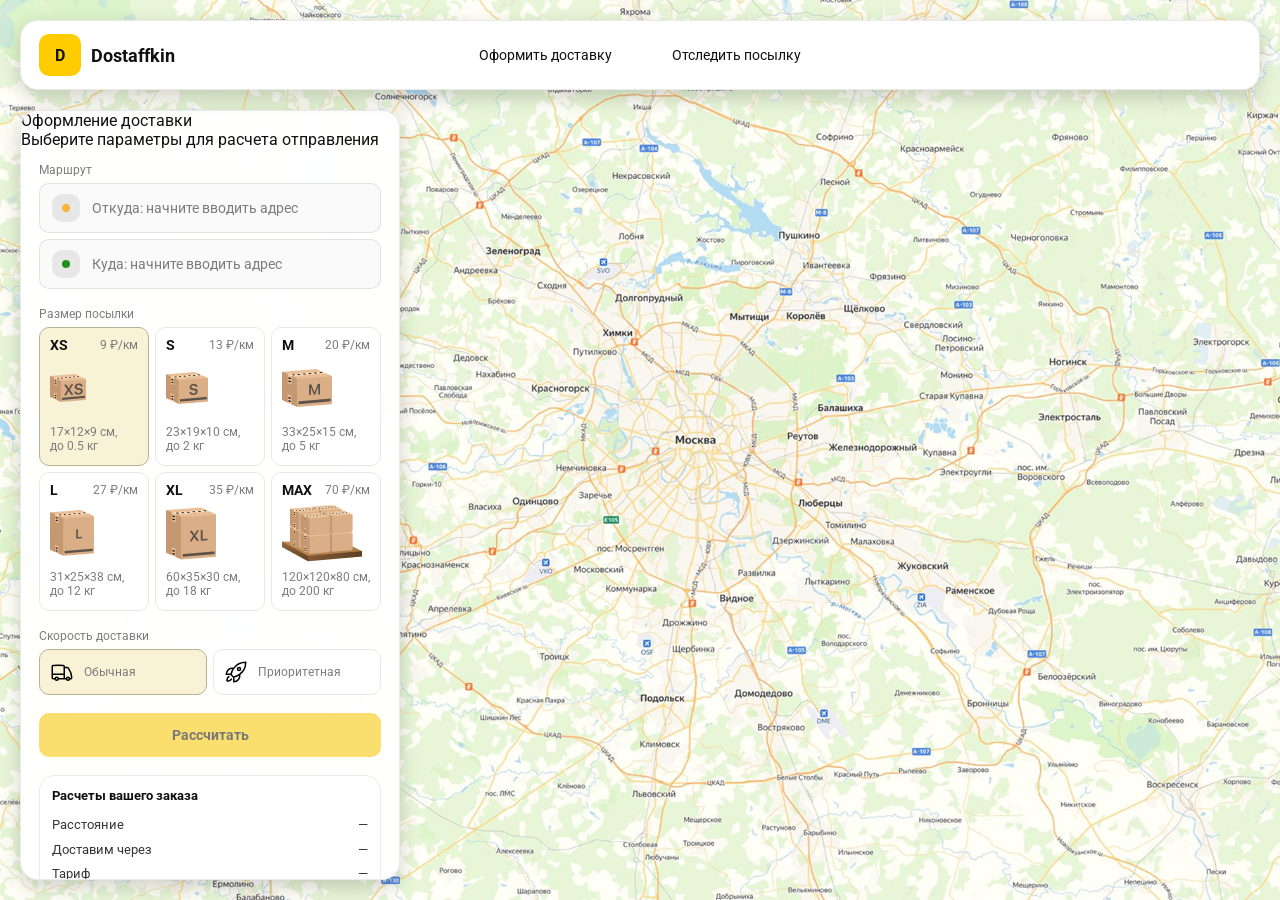
==== order.html @ a162f023 "Add files via upload" ====
<!doctype html>
<html lang="ru">
<head>
    <meta charset="utf-8"/>
    <meta name="viewport" content="width=device-width,initial-scale=1,maximum-scale=1,user-scalable=0"/>
    <title>Оформление доставки</title>

    <link rel="stylesheet" href="Styles/base.css"/>
    <link rel="stylesheet" href="Styles/base_adaptive.css"/>

    <link rel="stylesheet" href="Styles/order.css"/>
    <link rel="stylesheet" href="Styles/order_adaptive.css"/>
</head>
<body>
<div id="map"></div>
<header class="header">
            <a class="header-brand" href="#">
                <div class="header-logo">D</div>
                <div class="header-title">Dostaffkin</div>
            </a>
            <nav class="header-menu">
                <a class="header-link" href="#">Оформить <span>доставку</span></a>
                <a class="header-link" href="./track.html">Отследить <span>посылку</span></a>
            </nav>
        </header>
<aside class="main" id="sidebar">
<div class="main-header">
    <div class="main-title">Оформление доставки</div>
    <div class="main-text">Выберите параметры для расчета отправления</div>
</div>
<div class="main-content">
<div class="main-route">
    <div class="main-block-title">Маршрут</div>
    <div class="main-fields">
        <div class="main-field" id="fromField">
            <div class="main-pin"></div>
            <input id="from" placeholder="Откуда: начните вводить адрес" autocomplete="off"/>
            <div class="main-ac" id="fromAc" role="listbox" aria-label="Подсказки адресов"></div>
        </div>

        <div class="main-field" id="toField">
            <div class="main-pin"></div>
            <input id="to" placeholder="Куда: начните вводить адрес" autocomplete="off"/>
            <div class="main-ac" id="toAc" role="listbox" aria-label="Подсказки адресов"></div>
        </div>
    </div>
</div>
<div class="main-package">
    <div class="main-block-title">Размер посылки</div>

    <div class="main-sizes">
        <div class="main-size-card is-active" data-value="xs">
            <div class="main-size-top">
                <div class="main-size-label">XS</div>
                <div class="main-size-rate">9 ₽/км</div>
            </div>
            <div class="main-size-media">
                <img src="images/sizes/xs.png" alt="Короб XS"/>
            </div>
            <div class="main-size-description">17×12×9 см,<br>до 0.5 кг</div>
        </div>

        <div class="main-size-card" data-value="s">
            <div class="main-size-top">
                <div class="main-size-label">S</div>
                <div class="main-size-rate">13 ₽/км</div>
            </div>
            <div class="main-size-media">
                <img src="images/sizes/s.png" alt="Короб S"/>
            </div>
            <div class="main-size-description">23×19×10 см,<br>до 2 кг</div>
        </div>

        <div class="main-size-card" data-value="m">
            <div class="main-size-top">
                <div class="main-size-label">M</div>
                <div class="main-size-rate">20 ₽/км</div>
            </div>
            <div class="main-size-media">
                <img src="images/sizes/m.png" alt="Короб M"/>
            </div>
            <div class="main-size-description">33×25×15 см,<br>до 5 кг</div>
        </div>

        <div class="main-size-card" data-value="l">
            <div class="main-size-top">
                <div class="main-size-label">L</div>
                <div class="main-size-rate">27 ₽/км</div>
            </div>
            <div class="main-size-media">
                <img src="images/sizes/l.png" alt="Короб L"/>
            </div>
            <div class="main-size-description">31×25×38 см,<br>до 12 кг</div>
        </div>

        <div class="main-size-card" data-value="xl">
            <div class="main-size-top">
                <div class="main-size-label">XL</div>
                <div class="main-size-rate">35 ₽/км</div>
            </div>
            <div class="main-size-media">
                <img src="images/sizes/xl.png" alt="Короб XL"/>
            </div>
            <div class="main-size-description">60×35×30 см,<br>до 18 кг</div>
        </div>

        <div class="main-size-card" data-value="max">
            <div class="main-size-top">
                <div class="main-size-label">MAX</div>
                <div class="main-size-rate">70 ₽/км</div>
            </div>
            <div class="main-size-media main-size-media-palleta">
                <img src="images/sizes/max.png" alt="Паллета"/>
            </div>
            <div class="main-size-description">120×120×80 см,<br>до 200 кг</div>
        </div>
    </div>
</div>

<div class="main-speed">
    <div class="main-block-title">Скорость доставки</div>

    <div class="main-speeds">
        <div class="main-speed-card is-active" data-value="regular">
            <img class="main-speed-media" src="images/icons/regular.svg" alt="Regular"/>
            <div class="main-speed-description">Обычная</div>
        </div>
        <div class="main-speed-card" data-value="fast">
            <img class="main-speed-media" src="images/icons/fast.svg" alt="Fast"/>
            <div class="main-speed-description">Приоритетная</div>
        </div>

    </div>
</div>

<div class="main-calculate-block">
    <button id="calc" class="button calculate-button" type="button" disabled>Рассчитать</button>
</div>

<div class="main-result" id="result">
    <div class="main-result-title">Расчеты вашего заказа</div>
    <div class="main-result-lines">
        <div class="main-result-line"><span>Расстояние</span><span id="distanceValue">—</span></div>
        <div class="main-result-line"><span>Доставим через</span><span id="durationValue">—</span></div>
        <div class="main-result-line"><span>Тариф</span><span id="rateValue">—</span></div>
    </div>
    <div class="main-price">
        <div class="main-price-label">Итого</div>
        <div class="main-price-value" id="totalValue">—</div>
    </div>
</div>

<div class="main-order-box">
    <div class="main-order-form" id="orderForm">
        <div class="main-order-title">Оформление доставки</div>
        <div class="main-block-info-row">
            <div class="main-block-title">Контакты</div>
            <div class="order-fields">
                <div class="main-field">
                    <input id="customerName" placeholder="Ваше имя" autocomplete="off"/>
                </div>
                <div class="main-field">
                    <input id="customerPhone" placeholder="Ваш телефон" autocomplete="off" inputmode="tel"/>
                </div>
            </div>
        </div>
        <div class="main-block-info-row extra-info">
            <div class="main-block-title">Дополнительная информация</div>
            <div class="main-field textarea">
                <textarea id="comment" placeholder="Детали доставки и комментарии"></textarea>
            </div>
        </div>
        <button id="submit" class="button main-submit-request" type="button" disabled>Отправить
            заявку
        </button>
    </div>

    <div class="main-order-success" id="orderSuccess">
        <div class="main-success-icon">✓</div>
        <div class="main-success-title">Заявка отправлена!</div>
        <div class="main-success-title">Номер отправления – <span id="orderId"></span></div>
        <div class="main-success-subtitle">Мы скоро свяжемся с вами</div>
    </div>
</div>

</div>

</aside>


</body>
</html>
---- Styles/base.css ----
*, *::before, *::after {
    box-sizing: border-box;
}

@font-face {
    font-family: "Roboto";
    src: url("../fonts/Roboto-Regular.ttf");
    font-weight: normal;
}

@font-face {
    font-family: "Roboto";
    src: url("../fonts/Roboto-Bold.ttf");
    font-weight: bold;
}

@font-face {
    font-family: "Roboto";
    src: url("../fonts/Roboto-Medium.ttf");
    font-weight: 500;
}

html, body {
    margin: 0;
    color: #111111;
    font-family: "Roboto", sans-serif;
}

body {
    background: #FDFDFD;
}

.header {
    border-radius: 18px;
    box-shadow: 0 7px 20px 0 #0000002E;
    backdrop-filter: blur(10px);
    background: #ffffff;
    left: 20px;
    border: 1px solid rgba(0, 0, 0, 0.08);
    position: fixed;
    right: 20px;
    top: 20px;
    padding: 14px 18px;
    height: 70px;
    display: flex;
    align-items: center;
    z-index: 6;
}

.header-brand {
    display: flex;
    align-items: center;
    text-decoration: none;
    gap: 10px;
}

.header-logo {
    width: 42px;
    height: 42px;
    border-radius: 10px;
    background: #FFCC00;
    display: grid;
    place-items: center;
    font-weight: bold;
    color: #111;
}

.header-title {
    font-size: 18px;
    font-weight: bold;
    color: #111111;
    text-decoration: none;
}

.header-menu {
    display: flex;
    align-items: center;
    gap: 60px;
    margin: 0;
    position: absolute;
    left: 50%;
    transform: translateX(-50%);
}

.header-link {
    font-size: 14px;
    color: #111111;
    text-decoration: none;
}

.button {
    border: 0;
    outline: none;
    height: 44px;
    border-radius: 10px;
    font-size: 14px;
    font-weight: bold;
    cursor: pointer;
    font-family: inherit;
    transition: transform .08s ease, opacity .12s ease;
    background: #ffcc00;
    color: #111111;
    text-align: center;
    text-decoration: none;
}

.button:hover {
    background-color: #E5BC19;
}

.button:disabled {
    cursor: not-allowed;
    background-color: #FADE6E;
    color: #787878;
    transform: none;
}

.button.button-white {
    background: #ffffff;
    border: 1px solid #111111;
}

.button.button-white:hover {
    background: rgb(241 241 241);
}

.main-field {
    display: flex;
    align-items: center;
    margin-top: 6px;
    gap: 10px;
    border: 1px solid #1111111A;
    background: #FAFAFA;
    border-radius: 10px;
    padding: 10px 12px;
    position: relative;
    box-sizing: border-box;
    height: 50px;
}

.main-field.textarea {
    height: auto;
}

.main-pin {
    width: 28px;
    height: 28px;
    border-radius: 10px;
    background: rgba(17, 17, 17, 0.08);
    display: grid;
    place-items: center;
    flex: 0 0 auto;
    position: relative;
}

.main-pin::before {
    content: "";
    width: 8px;
    height: 8px;
    border-radius: 999px;
    background: orange;
    opacity: .75;
    display: block;
}

.main-field:last-child .main-pin::before {
    background: green;
    opacity: .85;
}

input, textarea {
    width: 100%;
    border: 0;
    outline: none;
    background: transparent;
    font-size: 14px;
    color: #111111;
    font-family: inherit;
}

textarea {
    resize: vertical;
    min-height: 72px;
    padding: 2px 0;
}

input::placeholder, textarea::placeholder {
    color: #7C7C7C;
}

.main-field:focus-within {
    border-color: rgba(0, 0, 0, 0.20);
    box-shadow: 0 0 0 4px rgba(255, 204, 0, 0.35);
    background: rgba(255, 255, 255, 0.75);
}
---- Styles/base_adaptive.css ----
@media (max-width: 767px) {
    .header {
        left: 10px;
        right: 10px;
        top: 10px;
    }

    .header-link span {
        display: none;
    }

    .header-menu {
        gap: 20px;
        justify-content: flex-start;
        margin: 0 0 0 30px;
        position: static;
        transform: none;
    }
}

@media (max-width: 420px) {
    .header-title {
        display: none;
    }
}

@media (max-width: 374px) {
    .header-menu {
        gap: 10px;
        margin: 0 0 0 10px;
    }
}
---- Styles/order.css ----
#map {
    background-image: url("../images/order-bg.png");
    background-size: cover;
    position: fixed;
    inset: 0;
}

.main {
    border-radius: 18px;
    box-shadow: 0 7px 20px 0 #0000002E;
    backdrop-filter: blur(10px);
    background: rgba(255, 255, 255, 0.96);
    left: 20px;
    border: 1px solid rgba(0, 0, 0, 0.08);
    position: fixed;
    top: 110px;
    bottom: 20px;
    width: 380px;
    display: flex;
    flex-direction: column;
    overflow: hidden;
    z-index: 5;
}

.main-content {
    padding: 14px 18px 18px 18px;
    overflow: auto;
    scrollbar-width: none;
    display: flex;
    flex-direction: column;
    gap: 18px;
    flex: 1;
}

.main-block-title {
    font-size: 12px;
    color: #7C7C7C;
}

.main-route .main-block-title,
.main-package .main-block-title {
    margin-bottom: 6px;
}

.main-sizes {
    display: grid;
    gap: 6px;
    grid-template-columns: repeat(3, 1fr);
}

.main-size-card {
    border: 1px solid #E8E8E7;
    background: #FFFFFF;
    border-radius: 10px;
    padding: 10px;
    cursor: pointer;
    user-select: none;
    transition: transform .08s ease, border-color .12s ease, background .12s ease;
    min-height: 139px;
}

.main-size-card:hover {
    transform: translateY(-1px);
}

.main-size-card.is-active {
    background-color: #F8F2D6;
    border-color: #B7B196;
}

.main-size-top {
    display: flex;
    align-items: center;
    justify-content: space-between;
}

.main-size-label {
    font-weight: bold;
    font-size: 14px;
    color: #111111;
    line-height: 100%;
}

.main-size-rate {
    font-size: 12px;
    color: #7C7C7C;
    line-height: 100%;
}

.main-size-media {
    margin-top: 8px;
    height: 57px;
}

.main-size-description {
    margin-top: 8px;
    font-size: 12px;
    color: #7C7C7C;
    line-height: 1.2;
}

.calculate-button {
    width: 100%;
}

.main-result {
    border: 1px solid rgba(0, 0, 0, 0.08);
    background: rgba(255, 255, 255, 0.75);
    border-radius: 16px;
    padding: 12px;
    line-height: 1.25;
}

.main-result-title {
    font-weight: bold;
    font-size: 13px;
    color: #111111;
    margin-bottom: 13px;
}

.main-result-lines {
    gap: 8px;
    display: flex;
    flex-direction: column;
}

.main-result-line {
    font-size: 13px;
    color: rgba(17, 17, 17, 0.85);
    display: flex;
    justify-content: space-between;
}

.main-price {
    margin-top: 18px;
    padding-top: 10px;
    border-top: 1px dashed rgba(0, 0, 0, 0.12);
    display: flex;
    align-items: baseline;
    justify-content: space-between;
}

.main-price-label {
    font-size: 12px;
    color: rgba(17, 17, 17, 0.55);
}

.main-price-value {
    font-size: 20px;
    font-weight: bold;
    color: #111111;
    letter-spacing: -0.3px;
}

.main-order-box {
    background: #ffffff;
    border: 1px solid #E8E8E7;
    border-radius: 10px;
    padding: 12px;
}

.main-order-title {
    margin-bottom: 8px;
    font-weight: bold;
    font-size: 14px;
    color: #111111;
}

.main-block-info {
    display: flex;
    flex-direction: column;
    gap: 6px;
}

.order-fields {
    display: grid;
    grid-template-columns: 1fr 1fr;
    column-gap: 10px;
    margin-top: 6px;
}

.main-block-info-row.extra-info {
    display: block;
    margin-top: 13px;
}

.main-submit-request {
    width: 100%;
    margin-top: 6px;
}

.main-order-success {
    display: none;
    text-align: center;
    padding: 22px 12px;
    gap: 12px;
}

.main-order-success.is-visible {
    display: flex;
    flex-direction: column;
    align-items: center;
}

.main-success-icon {
    width: 56px;
    height: 56px;
    border-radius: 50%;
    background: #16a34a;
    color: #ffffff;
    display: grid;
    place-items: center;
    font-size: 30px;
}

.main-success-title {
    font-size: 14px;
    font-weight: bold;
    color: #111111;
}

.main-success-subtitle {
    font-size: 12px;
    color: rgba(17, 17, 17, 0.55);
    line-height: 1.3;
}

.main-speed .main-block-title {
    margin-bottom: 6px;
}

.main-speeds {
    display: grid;
    gap: 6px;
    grid-template-columns: repeat(2, 1fr);
}

.main-speed-card {
    border: 1px solid #E8E8E7;
    background: #FFFFFF;
    border-radius: 10px;
    padding: 10px;
    cursor: pointer;
    user-select: none;
    transition: transform .08s ease, border-color .12s ease, background .12s ease;
    display: flex;
    align-items: center;
    gap: 10px;
}

.main-speed-card:hover {
    transform: translateY(-1px);
}

.main-speed-card.is-active {
    background-color: #F8F2D6;
    border-color: #B7B196;
}

.main-speed-description {
    font-size: 12px;
    color: #7C7C7C;
    line-height: 1.2;
}
---- Styles/order_adaptive.css ----
@media (max-width: 767px) {
    .main {
        left: 10px;
        right: 10px;
        top: 50%;
        bottom: 12px;
        width: auto;
        max-width: none;
    }
}

@media (max-width: 420px) {
    .main-sizes {
        grid-template-columns: repeat(2, 1fr);
    }
}
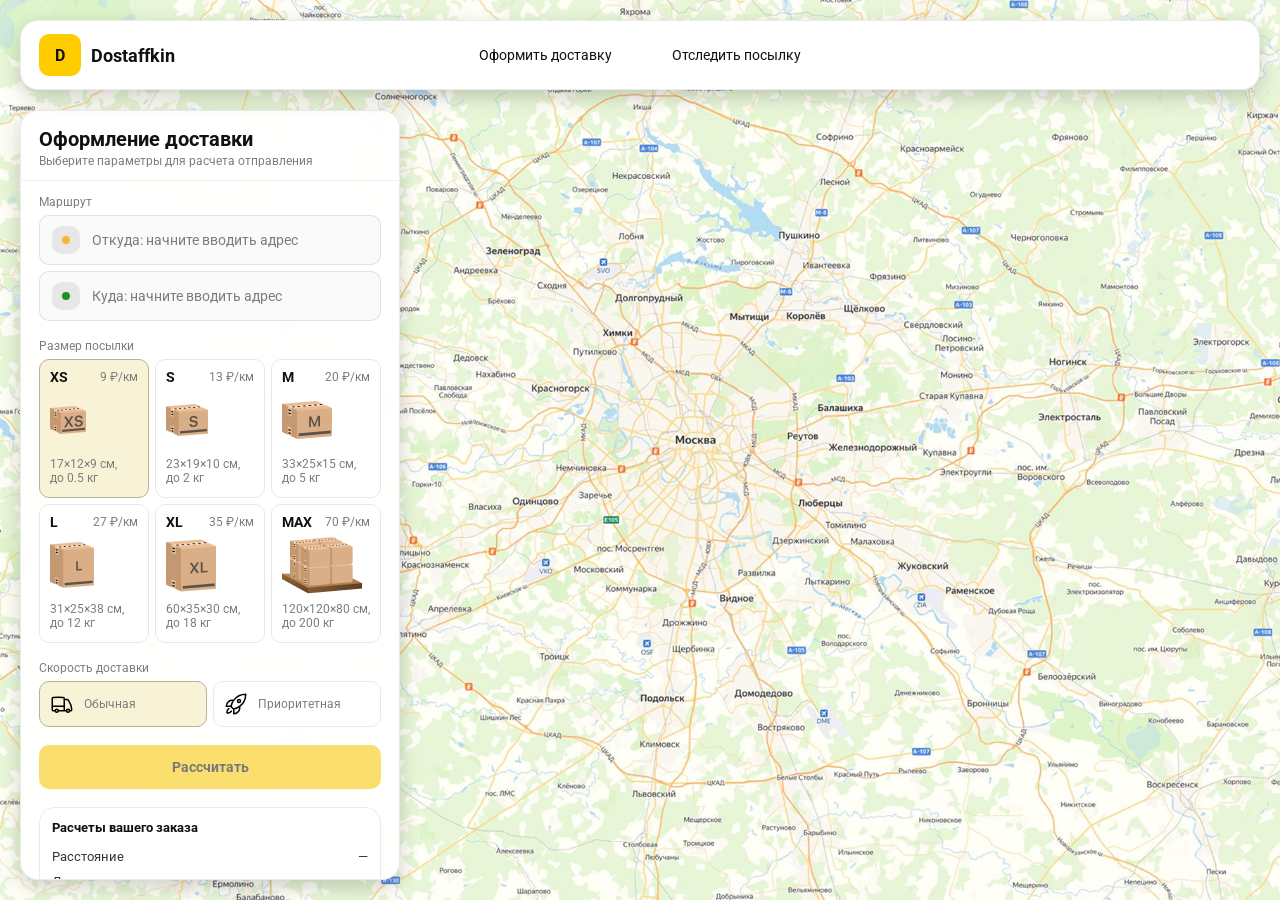
==== commit 564f5161: "Add files via upload" ====
--- a/order.html
+++ b/order.html
@@ -5,16 +5,16 @@
     <meta name="viewport" content="width=device-width,initial-scale=1,maximum-scale=1,user-scalable=0"/>
     <title>Оформление доставки</title>
 
-    <link rel="stylesheet" href="Styles/base.css"/>
-    <link rel="stylesheet" href="Styles/base_adaptive.css"/>
+    <link rel="stylesheet" href="styles/base.css"/>
+    <link rel="stylesheet" href="styles/base_adaptive.css"/>
 
-    <link rel="stylesheet" href="Styles/order.css"/>
-    <link rel="stylesheet" href="Styles/order_adaptive.css"/>
+    <link rel="stylesheet" href="styles/order.css"/>
+    <link rel="stylesheet" href="styles/order_adaptive.css"/>
 </head>
 <body>
 <div id="map"></div>
 <header class="header">
-            <a class="header-brand" href="#">
+            <a class="header-brand" href="./index.html">
                 <div class="header-logo">D</div>
                 <div class="header-title">Dostaffkin</div>
             </a>
--- a/styles/base.css
+++ b/styles/base.css
@@ -0,0 +1,195 @@
+*, *::before, *::after {
+    box-sizing: border-box;
+}
+
+@font-face {
+    font-family: "Roboto";
+    src: url("../fonts/Roboto-Regular.ttf");
+    font-weight: normal;
+}
+
+@font-face {
+    font-family: "Roboto";
+    src: url("../fonts/Roboto-Bold.ttf");
+    font-weight: bold;
+}
+
+@font-face {
+    font-family: "Roboto";
+    src: url("../fonts/Roboto-Medium.ttf");
+    font-weight: 500;
+}
+
+html, body {
+    margin: 0;
+    color: #111111;
+    font-family: "Roboto", sans-serif;
+}
+
+body {
+    background: #FDFDFD;
+}
+
+.header {
+    border-radius: 18px;
+    box-shadow: 0 7px 20px 0 #0000002E;
+    backdrop-filter: blur(10px);
+    background: #ffffff;
+    left: 20px;
+    border: 1px solid rgba(0, 0, 0, 0.08);
+    position: fixed;
+    right: 20px;
+    top: 20px;
+    padding: 14px 18px;
+    height: 70px;
+    display: flex;
+    align-items: center;
+    z-index: 6;
+}
+
+.header-brand {
+    display: flex;
+    align-items: center;
+    text-decoration: none;
+    gap: 10px;
+}
+
+.header-logo {
+    width: 42px;
+    height: 42px;
+    border-radius: 10px;
+    background: #FFCC00;
+    display: grid;
+    place-items: center;
+    font-weight: bold;
+    color: #111;
+}
+
+.header-title {
+    font-size: 18px;
+    font-weight: bold;
+    color: #111111;
+    text-decoration: none;
+}
+
+.header-menu {
+    display: flex;
+    align-items: center;
+    gap: 60px;
+    margin: 0;
+    position: absolute;
+    left: 50%;
+    transform: translateX(-50%);
+}
+
+.header-link {
+    font-size: 14px;
+    color: #111111;
+    text-decoration: none;
+}
+
+.button {
+    border: 0;
+    outline: none;
+    height: 44px;
+    border-radius: 10px;
+    font-size: 14px;
+    font-weight: bold;
+    cursor: pointer;
+    font-family: inherit;
+    transition: transform .08s ease, opacity .12s ease;
+    background: #ffcc00;
+    color: #111111;
+    text-align: center;
+    text-decoration: none;
+}
+
+.button:hover {
+    background-color: #E5BC19;
+}
+
+.button:disabled {
+    cursor: not-allowed;
+    background-color: #FADE6E;
+    color: #787878;
+    transform: none;
+}
+
+.button.button-white {
+    background: #ffffff;
+    border: 1px solid #111111;
+}
+
+.button.button-white:hover {
+    background: rgb(241 241 241);
+}
+
+.main-field {
+    display: flex;
+    align-items: center;
+    margin-top: 6px;
+    gap: 10px;
+    border: 1px solid #1111111A;
+    background: #FAFAFA;
+    border-radius: 10px;
+    padding: 10px 12px;
+    position: relative;
+    box-sizing: border-box;
+    height: 50px;
+}
+
+.main-field.textarea {
+    height: auto;
+}
+
+.main-pin {
+    width: 28px;
+    height: 28px;
+    border-radius: 10px;
+    background: rgba(17, 17, 17, 0.08);
+    display: grid;
+    place-items: center;
+    flex: 0 0 auto;
+    position: relative;
+}
+
+.main-pin::before {
+    content: "";
+    width: 8px;
+    height: 8px;
+    border-radius: 999px;
+    background: orange;
+    opacity: .75;
+    display: block;
+}
+
+.main-field:last-child .main-pin::before {
+    background: green;
+    opacity: .85;
+}
+
+input, textarea {
+    width: 100%;
+    border: 0;
+    outline: none;
+    background: transparent;
+    font-size: 14px;
+    color: #111111;
+    font-family: inherit;
+}
+
+textarea {
+    resize: vertical;
+    min-height: 72px;
+    padding: 2px 0;
+}
+
+input::placeholder, textarea::placeholder {
+    color: #7C7C7C;
+}
+
+.main-field:focus-within {
+    border-color: rgba(0, 0, 0, 0.20);
+    box-shadow: 0 0 0 4px rgba(255, 204, 0, 0.35);
+    background: rgba(255, 255, 255, 0.75);
+}
--- a/styles/base_adaptive.css
+++ b/styles/base_adaptive.css
@@ -0,0 +1,32 @@
+@media (max-width: 767px) {
+    .header {
+        left: 10px;
+        right: 10px;
+        top: 10px;
+    }
+
+    .header-link span {
+        display: none;
+    }
+
+    .header-menu {
+        gap: 20px;
+        justify-content: flex-start;
+        margin: 0 0 0 30px;
+        position: static;
+        transform: none;
+    }
+}
+
+@media (max-width: 420px) {
+    .header-title {
+        display: none;
+    }
+}
+
+@media (max-width: 374px) {
+    .header-menu {
+        gap: 10px;
+        margin: 0 0 0 10px;
+    }
+}
--- a/styles/order.css
+++ b/styles/order.css
@@ -0,0 +1,285 @@
+#map {
+    background-image: url("../images/order-bg.png");
+    background-size: cover;
+    position: fixed;
+    inset: 0;
+}
+
+.main {
+    border-radius: 18px;
+    box-shadow: 0 7px 20px 0 #0000002E;
+    backdrop-filter: blur(10px);
+    background: rgba(255, 255, 255, 0.96);
+    left: 20px;
+    border: 1px solid rgba(0, 0, 0, 0.08);
+    position: fixed;
+    top: 110px;
+    bottom: 20px;
+    width: 380px;
+    display: flex;
+    flex-direction: column;
+    overflow: hidden;
+    z-index: 5;
+}
+
+.main-content {
+    padding: 14px 18px 18px 18px;
+    overflow: auto;
+    scrollbar-width: none;
+    display: flex;
+    flex-direction: column;
+    gap: 18px;
+    flex: 1;
+}
+
+.main-block-title {
+    font-size: 12px;
+    color: #7C7C7C;
+}
+
+.main-route .main-block-title,
+.main-package .main-block-title {
+    margin-bottom: 6px;
+}
+
+.main-sizes {
+    display: grid;
+    gap: 6px;
+    grid-template-columns: repeat(3, 1fr);
+}
+
+.main-size-card {
+    border: 1px solid #E8E8E7;
+    background: #FFFFFF;
+    border-radius: 10px;
+    padding: 10px;
+    cursor: pointer;
+    user-select: none;
+    transition: transform .08s ease, border-color .12s ease, background .12s ease;
+    min-height: 139px;
+}
+
+.main-size-card:hover {
+    transform: translateY(-1px);
+}
+
+.main-size-card.is-active {
+    background-color: #F8F2D6;
+    border-color: #B7B196;
+}
+
+.main-size-top {
+    display: flex;
+    align-items: center;
+    justify-content: space-between;
+}
+
+.main-size-label {
+    font-weight: bold;
+    font-size: 14px;
+    color: #111111;
+    line-height: 100%;
+}
+
+.main-size-rate {
+    font-size: 12px;
+    color: #7C7C7C;
+    line-height: 100%;
+}
+
+.main-size-media {
+    margin-top: 8px;
+    height: 57px;
+}
+
+.main-size-description {
+    margin-top: 8px;
+    font-size: 12px;
+    color: #7C7C7C;
+    line-height: 1.2;
+}
+
+.calculate-button {
+    width: 100%;
+}
+
+.main-result {
+    border: 1px solid rgba(0, 0, 0, 0.08);
+    background: rgba(255, 255, 255, 0.75);
+    border-radius: 16px;
+    padding: 12px;
+    line-height: 1.25;
+}
+
+.main-result-title {
+    font-weight: bold;
+    font-size: 13px;
+    color: #111111;
+    margin-bottom: 13px;
+}
+
+.main-result-lines {
+    gap: 8px;
+    display: flex;
+    flex-direction: column;
+}
+
+.main-result-line {
+    font-size: 13px;
+    color: rgba(17, 17, 17, 0.85);
+    display: flex;
+    justify-content: space-between;
+}
+
+.main-price {
+    margin-top: 18px;
+    padding-top: 10px;
+    border-top: 1px dashed rgba(0, 0, 0, 0.12);
+    display: flex;
+    align-items: baseline;
+    justify-content: space-between;
+}
+
+.main-price-label {
+    font-size: 12px;
+    color: rgba(17, 17, 17, 0.55);
+}
+
+.main-price-value {
+    font-size: 20px;
+    font-weight: bold;
+    color: #111111;
+    letter-spacing: -0.3px;
+}
+
+.main-order-box {
+    background: #ffffff;
+    border: 1px solid #E8E8E7;
+    border-radius: 10px;
+    padding: 12px;
+}
+
+.main-order-title {
+    margin-bottom: 8px;
+    font-weight: bold;
+    font-size: 14px;
+    color: #111111;
+}
+
+.main-block-info {
+    display: flex;
+    flex-direction: column;
+    gap: 6px;
+}
+
+.main-header {
+padding: 18px 18px 12px 18px;
+border-bottom: 1px solid rgba(0, 0, 0, 0.06);
+display: flex;
+flex-direction: column;
+}
+
+.main-title {
+font-size: 20px;
+line-height: 100%;
+font-weight: bold;
+}
+
+.main-text {
+font-size: 12px;
+margin-top: 5px;
+color: #7C7C7C;
+}
+
+
+
+.order-fields {
+    display: grid;
+    grid-template-columns: 1fr 1fr;
+    column-gap: 10px;
+    margin-top: 6px;
+}
+
+.main-block-info-row.extra-info {
+    display: block;
+    margin-top: 13px;
+}
+
+.main-submit-request {
+    width: 100%;
+    margin-top: 6px;
+}
+
+.main-order-success {
+    display: none;
+    text-align: center;
+    padding: 22px 12px;
+    gap: 12px;
+}
+
+.main-order-success.is-visible {
+    display: flex;
+    flex-direction: column;
+    align-items: center;
+}
+
+.main-success-icon {
+    width: 56px;
+    height: 56px;
+    border-radius: 50%;
+    background: #16a34a;
+    color: #ffffff;
+    display: grid;
+    place-items: center;
+    font-size: 30px;
+}
+
+.main-success-title {
+    font-size: 14px;
+    font-weight: bold;
+    color: #111111;
+}
+
+.main-success-subtitle {
+    font-size: 12px;
+    color: rgba(17, 17, 17, 0.55);
+    line-height: 1.3;
+}
+
+.main-speed .main-block-title {
+    margin-bottom: 6px;
+}
+
+.main-speeds {
+    display: grid;
+    gap: 6px;
+    grid-template-columns: repeat(2, 1fr);
+}
+
+.main-speed-card {
+    border: 1px solid #E8E8E7;
+    background: #FFFFFF;
+    border-radius: 10px;
+    padding: 10px;
+    cursor: pointer;
+    user-select: none;
+    transition: transform .08s ease, border-color .12s ease, background .12s ease;
+    display: flex;
+    align-items: center;
+    gap: 10px;
+}
+
+.main-speed-card:hover {
+    transform: translateY(-1px);
+}
+
+.main-speed-card.is-active {
+    background-color: #F8F2D6;
+    border-color: #B7B196;
+}
+
+.main-speed-description {
+    font-size: 12px;
+    color: #7C7C7C;
+    line-height: 1.2;
+}
--- a/styles/order_adaptive.css
+++ b/styles/order_adaptive.css
@@ -0,0 +1,16 @@
+@media (max-width: 767px) {
+    .main {
+        left: 10px;
+        right: 10px;
+        top: 50%;
+        bottom: 12px;
+        width: auto;
+        max-width: none;
+    }
+}
+
+@media (max-width: 420px) {
+    .main-sizes {
+        grid-template-columns: repeat(2, 1fr);
+    }
+}
